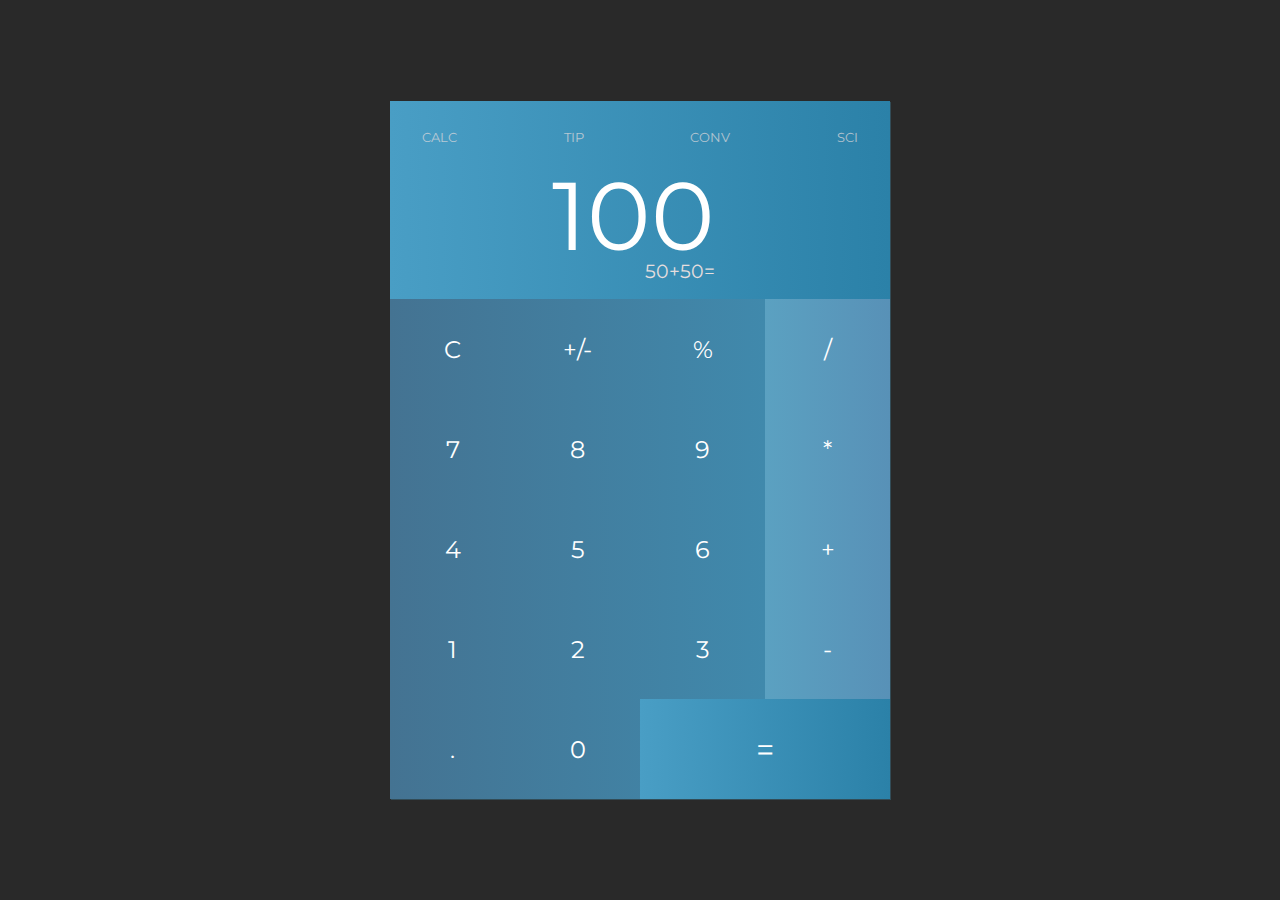
==== 004-calculator/index.html @ c102b13b "layout" ====
<!DOCTYPE html>
<html>
<head>
	<meta charset="utf-8" />
	<meta http-equiv="X-UA-Compatible" content="IE=edge">
	<title>004</title>
	<meta name="viewport" content="width=device-width, initial-scale=1">
	<link rel="stylesheet" type="text/css" media="screen" href="main.css" />
</head>
<body>

	<div class="wrapper">

		<div class="display">
			<ul class="tabs">
				<li>CALC</li>
				<li>TIP</li>
				<li>CONV</li>
				<li>SCI</li>
			</ul>

			<div class="main">
				<span>100</span>
			</div>

			<div class="trail">
				50+50=
			</div>

		</div>

		<div class="calc-body">
			<div class="keyboard">
				<div>C</div>
				<div>+/-</div>
				<div>%</div>
				<div>7</div>
				<div>8</div>
				<div>9</div>
				<div>4</div>
				<div>5</div>
				<div>6</div>
				<div>1</div>
				<div>2</div>
				<div>3</div>
				<div>.</div>
				<div>0</div>

			</div>

			<div class="operators">
					<div>/</div>
					<div>*</div>
					<div>+</div>
					<div>-</div>
			</div>

			<div class="equal">=</div>



		</div>

	</div>
	
</body>
</html>
---- 004-calculator/main.css ----
@import url('https://fonts.googleapis.com/css?family=Montserrat:400,600,800');

html, body {
	height: 100%;
	width: 100%;
	min-height: 100%;
	padding: 0;
	margin: 0;
	background-color: rgba(0, 0, 0, .6);
	display: flex;
	justify-content: center;
	align-items: center;
}

.wrapper {
	width: 500px;
	display: flex;
	flex-direction: column;
	box-shadow: 1px 1px rgba(73, 158, 197, .3);
}

.display {
	width: 100%;
	background: linear-gradient(to right, rgb(73, 158, 197), rgb(43, 129, 168)); /* W3C, IE 10+/ Edge, Firefox 16+, Chrome 26+, Opera 12+, Safari 7+ */
}

.display .tabs {
	padding: 1rem 2rem 1.5rem 2rem;
	display: flex;
	flex-direction: row;
	justify-content: space-between;
	list-style-type: none;
	color: rgb(230, 222, 222);
	font-family: Montserrat;
	font-size: .8rem;
	opacity: .7;

}

.display .main {
	font-size: 6rem;
	color: white;
	font-family: Montserrat;
	text-align: right;
	line-height: 70px;
	padding-right: 35%;
}

.display .trail {
	color: rgb(230, 222, 222);
	font-family: Montserrat;
	font-size: 1.2rem;
	padding-bottom: 1rem;
	padding-top: .5rem;
	padding-right: 35%;
	text-align: right;
}

.calc-body {
	height: 100%;
	width: 100%;
	display: flex;
	flex-direction: row;
	position: relative;
}

.keyboard {
	flex: 3;
	background: linear-gradient(to left, rgb(64, 137, 172), rgb(68, 115, 146)); /* W3C, IE 10+/ Edge, Firefox 16+, Chrome 26+, Opera 12+, Safari 7+ */
	display: flex;
	flex-direction: row;
	flex-flow: wrap;
}

.keyboard div {
	width: calc(100% / 3);
	height: 100px;
	display: flex;
	justify-content: center;
	align-items: center;
	color: white;
	font-family: Montserrat;
	font-size: 1.5rem;
}

.operators {
	flex: 1;
	background: linear-gradient(to left, #5891B7, #5BA1C1); /* W3C, IE 10+/ Edge, Firefox 16+, Chrome 26+, Opera 12+, Safari 7+ */

}

.operators div {
	height: 100px;
	display: flex;
	justify-content: center;
	align-items: center;
	color: white;
	font-family: Montserrat;
	font-size: 1.5rem;
}

.equal {
	height: 100px;
	background: linear-gradient(to right, rgb(73, 158, 197), rgb(43, 129, 168)); /* W3C, IE 10+/ Edge, Firefox 16+, Chrome 26+, Opera 12+, Safari 7+ */
	position: absolute;
	width: 50%;
	bottom: 0;
	right: 0;
	display: flex;
	justify-content: center;
	align-items: center;
	color:white;
	color: white;
	font-family: Montserrat;
	font-size: 2rem;
}
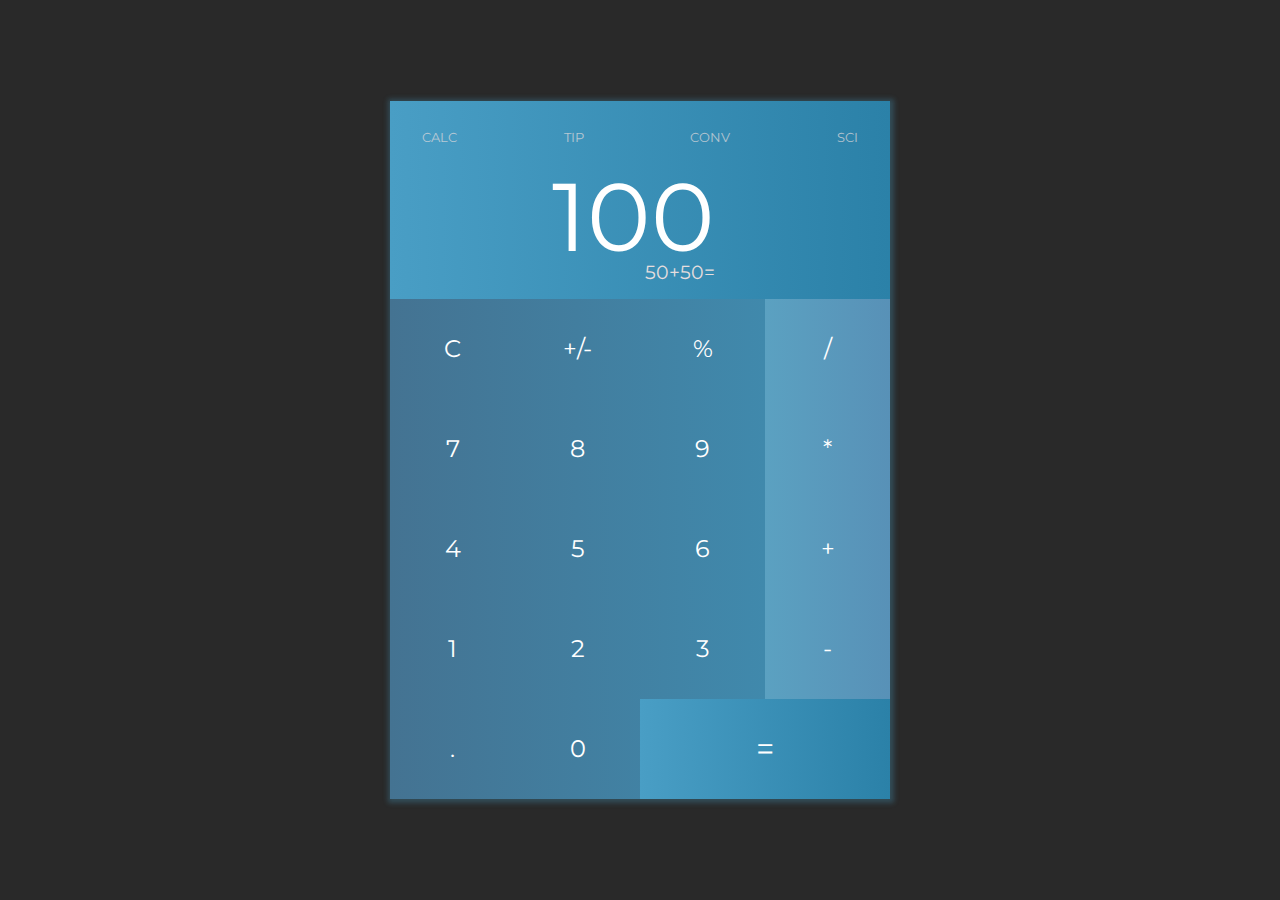
==== commit 2b683f3d: "done" ====
--- a/004-calculator/index.html
+++ b/004-calculator/index.html
@@ -19,8 +19,8 @@
 				<li>SCI</li>
 			</ul>
 
-			<div class="main">
-				<span>100</span>
+			<div class="result">
+				100
 			</div>
 
 			<div class="trail">
@@ -29,8 +29,8 @@
 
 		</div>
 
-		<div class="calc-body">
-			<div class="keyboard">
+		<div class="keyboard">
+			<div class="numerals">
 				<div>C</div>
 				<div>+/-</div>
 				<div>%</div>
@@ -45,7 +45,6 @@
 				<div>3</div>
 				<div>.</div>
 				<div>0</div>
-
 			</div>
 
 			<div class="operators">
@@ -57,8 +56,6 @@
 
 			<div class="equal">=</div>
 
-
-
 		</div>
 
 	</div>
--- a/004-calculator/main.css
+++ b/004-calculator/main.css
@@ -10,18 +10,21 @@
 	display: flex;
 	justify-content: center;
 	align-items: center;
+	font-family: Montserrat;
+	color: white;
 }
 
 .wrapper {
 	width: 500px;
 	display: flex;
 	flex-direction: column;
-	box-shadow: 1px 1px rgba(73, 158, 197, .3);
+	box-shadow: 1px 1px 5px 3px rgba(73, 158, 197, .3);
 }
 
 .display {
 	width: 100%;
-	background: linear-gradient(to right, rgb(73, 158, 197), rgb(43, 129, 168)); /* W3C, IE 10+/ Edge, Firefox 16+, Chrome 26+, Opera 12+, Safari 7+ */
+	background: linear-gradient(to right, rgb(73, 158, 197), rgb(43, 129, 168));
+	margin-bottom: -1px;
 }
 
 .display .tabs {
@@ -31,16 +34,13 @@
 	justify-content: space-between;
 	list-style-type: none;
 	color: rgb(230, 222, 222);
-	font-family: Montserrat;
 	font-size: .8rem;
 	opacity: .7;
 
 }
 
-.display .main {
+.display .result {
 	font-size: 6rem;
-	color: white;
-	font-family: Montserrat;
 	text-align: right;
 	line-height: 70px;
 	padding-right: 35%;
@@ -48,7 +48,6 @@
 
 .display .trail {
 	color: rgb(230, 222, 222);
-	font-family: Montserrat;
 	font-size: 1.2rem;
 	padding-bottom: 1rem;
 	padding-top: .5rem;
@@ -56,7 +55,7 @@
 	text-align: right;
 }
 
-.calc-body {
+.keyboard {
 	height: 100%;
 	width: 100%;
 	display: flex;
@@ -64,28 +63,26 @@
 	position: relative;
 }
 
-.keyboard {
+.numerals {
 	flex: 3;
-	background: linear-gradient(to left, rgb(64, 137, 172), rgb(68, 115, 146)); /* W3C, IE 10+/ Edge, Firefox 16+, Chrome 26+, Opera 12+, Safari 7+ */
+	background: linear-gradient(to left, rgb(64, 137, 172), rgb(68, 115, 146));
 	display: flex;
 	flex-direction: row;
 	flex-flow: wrap;
 }
 
-.keyboard div {
+.numerals div {
 	width: calc(100% / 3);
 	height: 100px;
 	display: flex;
 	justify-content: center;
 	align-items: center;
-	color: white;
-	font-family: Montserrat;
 	font-size: 1.5rem;
 }
 
 .operators {
 	flex: 1;
-	background: linear-gradient(to left, #5891B7, #5BA1C1); /* W3C, IE 10+/ Edge, Firefox 16+, Chrome 26+, Opera 12+, Safari 7+ */
+	background: linear-gradient(to left, #5891B7, #5BA1C1); 
 
 }
 
@@ -94,14 +91,12 @@
 	display: flex;
 	justify-content: center;
 	align-items: center;
-	color: white;
-	font-family: Montserrat;
 	font-size: 1.5rem;
 }
 
 .equal {
 	height: 100px;
-	background: linear-gradient(to right, rgb(73, 158, 197), rgb(43, 129, 168)); /* W3C, IE 10+/ Edge, Firefox 16+, Chrome 26+, Opera 12+, Safari 7+ */
+	background: linear-gradient(to right, rgb(73, 158, 197), rgb(43, 129, 168));
 	position: absolute;
 	width: 50%;
 	bottom: 0;
@@ -109,8 +104,5 @@
 	display: flex;
 	justify-content: center;
 	align-items: center;
-	color:white;
-	color: white;
-	font-family: Montserrat;
 	font-size: 2rem;
 }